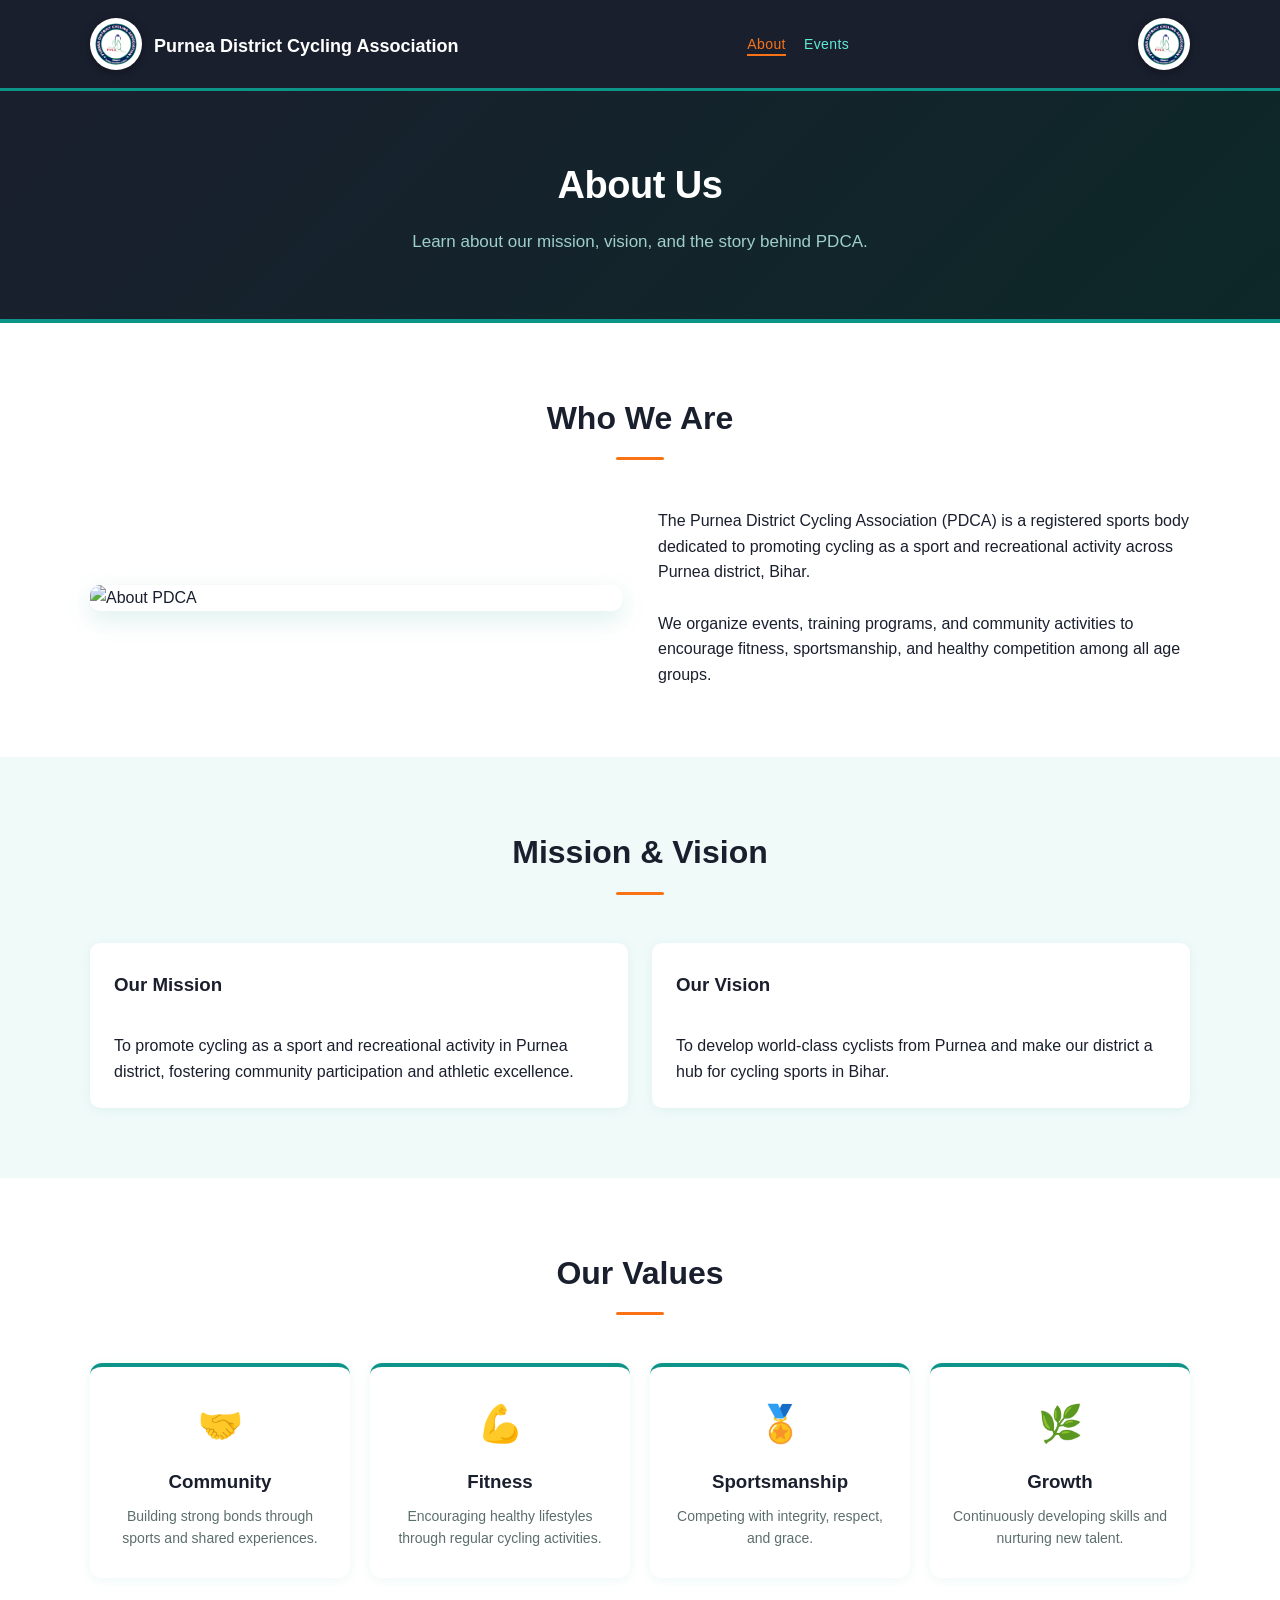
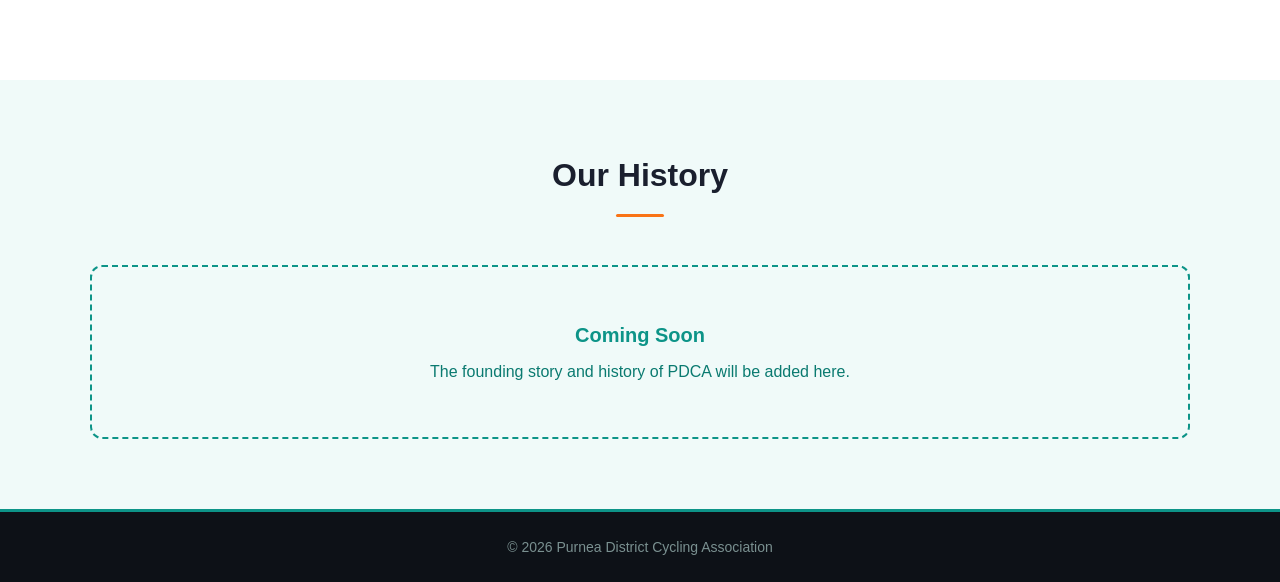
==== about.html @ f7b1df81 "initial commit" ====
<!DOCTYPE html>
<html lang="en">

<head>
  <meta charset="UTF-8">
  <meta name="viewport" content="width=device-width, initial-scale=1.0">
  <title>About &mdash; Purnea District Cycling Association</title>
  <link rel="stylesheet" href="style.css">
</head>

<body>

  <header>
    <nav>
      <div class="nav-brand">
        <img src="images/icons/PDCA_LOGO.png" alt="PDCA" class="nav-logo">
        <h1><a href="index.html">Purnea District Cycling Association</a></h1>
      </div>
      <ul>
        <li><a href="about.html">About</a></li>
        <li><a href="events.html">Events</a></li>
        <li><a href="news.html">In the News</a></li>
        <li><a href="team.html">Team</a></li>
        <li><a href="achievements.html">Achievements</a></li>
      </ul>
      <img src="images/icons/PDCA_LOGO.png" alt="PDCA" class="nav-logo nav-logo-right">
    </nav>
  </header>

  <div class="page-hero">
    <h2>About Us</h2>
    <p>Learn about our mission, vision, and the story behind PDCA.</p>
  </div>

  <!-- WHO WE ARE -->
  <section>
    <div class="container">
      <h2 class="section-title">Who We Are</h2>
      <div class="about">
        <img src="images/about.jpg" alt="About PDCA">
        <div>
          <p>The Purnea District Cycling Association (PDCA) is a registered sports body dedicated to promoting cycling as a sport and recreational activity across Purnea district, Bihar.</p>
          <br>
          <p>We organize events, training programs, and community activities to encourage fitness, sportsmanship, and healthy competition among all age groups.</p>
        </div>
      </div>
    </div>
  </section>

  <!-- MISSION & VISION -->
  <section class="section-alt">
    <div class="container">
      <h2 class="section-title">Mission &amp; Vision</h2>
      <div class="cards">

        <div class="card">
          <h3>Our Mission</h3>
          <br>
          <p>To promote cycling as a sport and recreational activity in Purnea district, fostering community participation and athletic excellence.</p>
        </div>

        <div class="card">
          <h3>Our Vision</h3>
          <br>
          <p>To develop world-class cyclists from Purnea and make our district a hub for cycling sports in Bihar.</p>
        </div>

      </div>
    </div>
  </section>

  <!-- OUR VALUES -->
  <section>
    <div class="container">
      <h2 class="section-title">Our Values</h2>
      <div class="values-grid">

        <div class="value-card">
          <div class="value-icon">&#129309;</div>
          <h3>Community</h3>
          <p>Building strong bonds through sports and shared experiences.</p>
        </div>

        <div class="value-card">
          <div class="value-icon">&#128170;</div>
          <h3>Fitness</h3>
          <p>Encouraging healthy lifestyles through regular cycling activities.</p>
        </div>

        <div class="value-card">
          <div class="value-icon">&#127941;</div>
          <h3>Sportsmanship</h3>
          <p>Competing with integrity, respect, and grace.</p>
        </div>

        <div class="value-card">
          <div class="value-icon">&#127807;</div>
          <h3>Growth</h3>
          <p>Continuously developing skills and nurturing new talent.</p>
        </div>

      </div>
    </div>
  </section>

  <!-- HISTORY -->
  <section class="section-alt">
    <div class="container">
      <h2 class="section-title">Our History</h2>
      <div class="placeholder">
        <h3>Coming Soon</h3>
        <p>The founding story and history of PDCA will be added here.</p>
      </div>
    </div>
  </section>

  <footer>
    &copy; 2026 Purnea District Cycling Association
  </footer>

  <script src="sections.js"></script>
  <script src="script.js"></script>

</body>
</html>
---- style.css ----
:root {
  --dark:         #1a1f2e;
  --dark-deep:    #0d1117;
  --teal:         #0d9488;
  --teal-hover:   #0a7a70;
  --teal-light:   #f0faf9;
  --orange:       #f97316;
  --orange-hover: #ea6c0a;
  --white:        #ffffff;
  --grey-light:   #f4f7f6;
  --text:         #1a1f2e;
  --text-muted:   #5c6e6c;
}

* {
  margin: 0;
  padding: 0;
  box-sizing: border-box;
  font-family: Arial, sans-serif;
}

body {
  background: var(--grey-light);
  color: var(--text);
  line-height: 1.6;
}

/* ── HEADER ─────────────────────────────────────── */

header {
  background: var(--dark);
  color: white;
  padding: 18px 20px;
  position: sticky;
  top: 0;
  z-index: 100;
  border-bottom: 3px solid var(--teal);
}

nav {
  max-width: 1100px;
  margin: auto;
  display: flex;
  justify-content: space-between;
  align-items: center;
}

nav ul {
  list-style: none;
  display: flex;
  gap: 18px;
  flex-wrap: wrap;
}

nav a {
  text-decoration: none;
}

nav ul a {
  color: #5eead4;
  font-size: 14px;
  letter-spacing: 0.4px;
  transition: color 0.2s;
}

nav ul a:hover {
  color: white;
}

nav h1 a {
  color: white;
  font-size: 18px;
}

.nav-brand {
  display: flex;
  align-items: center;
  gap: 12px;
}

.nav-logo {
  height: 52px;
  width: 52px;
  object-fit: contain;
  border-radius: 50%;
  background: white;
  padding: 5px;
  box-shadow: 0 2px 10px rgba(0, 0, 0, 0.35);
  flex-shrink: 0;
}

nav ul a.active {
  color: var(--orange);
  border-bottom: 2px solid var(--orange);
  padding-bottom: 2px;
}

/* ── HERO ────────────────────────────────────────── */

.hero {
  position: relative;
  min-height: 70vh;
  background: url('images/banner.jpg') center/cover no-repeat;
  display: flex;
  justify-content: center;
  align-items: center;
  text-align: center;
  padding: 20px;
}

.overlay {
  position: absolute;
  inset: 0;
  background: linear-gradient(160deg, rgba(13,148,136,0.45) 0%, rgba(15,20,40,0.75) 100%);
}

.hero-content {
  position: relative;
  color: white;
  max-width: 700px;
}

.hero h2 {
  font-size: 44px;
  margin-bottom: 15px;
  letter-spacing: -0.5px;
}

.hero p {
  margin-bottom: 25px;
  font-size: 18px;
  color: #cde8e6;
}

/* ── BUTTONS ─────────────────────────────────────── */

.btn {
  display: inline-block;
  background: var(--orange);
  color: white;
  padding: 12px 28px;
  border-radius: 6px;
  text-decoration: none;
  margin-top: 15px;
  font-weight: 700;
  font-size: 13px;
  letter-spacing: 0.6px;
  text-transform: uppercase;
  transition: background 0.2s ease, transform 0.15s ease;
}

.btn:hover {
  background: var(--orange-hover);
  transform: translateY(-2px);
}

/* ── SECTIONS ────────────────────────────────────── */

section {
  padding: 70px 20px;
  background: var(--white);
}

.section-alt {
  background: var(--teal-light);
}

/* Section visibility control — edit data-show in index.html */
[data-show="false"] {
  display: none;
}

.container {
  max-width: 1100px;
  margin: auto;
}

.section-title {
  text-align: center;
  margin-bottom: 48px;
  font-size: 32px;
  color: var(--dark);
  position: relative;
  padding-bottom: 16px;
}

.section-title::after {
  content: '';
  position: absolute;
  bottom: 0;
  left: 50%;
  transform: translateX(-50%);
  width: 48px;
  height: 3px;
  background: var(--orange);
  border-radius: 2px;
}

.section-center {
  text-align: center;
  margin-top: 36px;
}

/* ── PAGE HERO (sub-pages) ───────────────────────── */

.page-hero {
  background: linear-gradient(135deg, var(--dark) 0%, #0d2828 100%);
  color: white;
  padding: 64px 20px;
  text-align: center;
  border-bottom: 4px solid var(--teal);
}

.page-hero h2 {
  font-size: 38px;
  margin-bottom: 12px;
  letter-spacing: -0.5px;
}

.page-hero p {
  font-size: 17px;
  color: #9ecfca;
  max-width: 600px;
  margin: 0 auto;
}

/* ── ABOUT GRID ──────────────────────────────────── */

.about {
  display: grid;
  grid-template-columns: 1fr 1fr;
  gap: 36px;
  align-items: center;
}

.about img {
  width: 100%;
  border-radius: 10px;
  box-shadow: 0 8px 24px rgba(13, 148, 136, 0.15);
}

/* ── CARDS ───────────────────────────────────────── */

.cards {
  display: grid;
  grid-template-columns: repeat(auto-fit, minmax(250px, 1fr));
  gap: 24px;
}

.card {
  background: white;
  padding: 24px;
  border-radius: 10px;
  box-shadow: 0 2px 12px rgba(13, 148, 136, 0.08);
  border-top: 3px solid transparent;
  transition: border-color 0.2s, transform 0.2s, box-shadow 0.2s;
}

.card:hover {
  border-top-color: var(--teal);
  transform: translateY(-4px);
  box-shadow: 0 10px 28px rgba(13, 148, 136, 0.15);
}

.card img {
  width: 100%;
  border-radius: 8px;
  margin-bottom: 15px;
}

.card h3 {
  margin-bottom: 8px;
  color: var(--dark);
}

/* ── PLACEHOLDER ─────────────────────────────────── */

.placeholder {
  background: var(--teal-light);
  border: 2px dashed var(--teal);
  border-radius: 12px;
  padding: 52px 24px;
  text-align: center;
  color: var(--teal-hover);
}

.placeholder h3 {
  margin-bottom: 8px;
  font-size: 20px;
  color: var(--teal);
}

/* ── TEAM ────────────────────────────────────────── */

.team-cards {
  display: grid;
  grid-template-columns: repeat(auto-fit, minmax(200px, 1fr));
  gap: 24px;
  margin-bottom: 32px;
}

.team-card {
  background: white;
  border-radius: 12px;
  padding: 28px 16px;
  text-align: center;
  box-shadow: 0 2px 12px rgba(13, 148, 136, 0.08);
  border-bottom: 3px solid transparent;
  transition: border-color 0.2s, transform 0.2s;
}

.team-card:hover {
  border-bottom-color: var(--teal);
  transform: translateY(-3px);
}

.team-avatar {
  width: 80px;
  height: 80px;
  border-radius: 50%;
  background: linear-gradient(135deg, var(--teal), #14b8a6);
  margin: 0 auto 16px;
  display: flex;
  align-items: center;
  justify-content: center;
  font-size: 32px;
  color: white;
}

.team-card h3 {
  font-size: 16px;
  margin-bottom: 6px;
  color: var(--dark);
}

.team-card p {
  font-size: 14px;
  color: var(--text-muted);
  text-transform: uppercase;
  letter-spacing: 0.5px;
  font-size: 12px;
}

/* ── NEWS ────────────────────────────────────────── */

.news-list {
  display: flex;
  flex-direction: column;
  gap: 16px;
  margin-bottom: 32px;
}

.news-item {
  background: white;
  border-radius: 10px;
  padding: 22px;
  box-shadow: 0 2px 10px rgba(13, 148, 136, 0.07);
  display: flex;
  gap: 18px;
  align-items: flex-start;
  border-left: 4px solid var(--teal);
  transition: box-shadow 0.2s;
}

.news-item:hover {
  box-shadow: 0 6px 20px rgba(13, 148, 136, 0.14);
}

.news-badge {
  background: var(--orange);
  color: white;
  border-radius: 6px;
  padding: 4px 10px;
  font-size: 11px;
  font-weight: 700;
  letter-spacing: 0.5px;
  text-transform: uppercase;
  white-space: nowrap;
  flex-shrink: 0;
}

.news-item h3 {
  font-size: 16px;
  margin-bottom: 6px;
  color: var(--dark);
}

.news-item p {
  font-size: 14px;
  color: var(--text-muted);
}

/* ── ACHIEVEMENTS ────────────────────────────────── */

.achievement-list {
  display: grid;
  grid-template-columns: repeat(auto-fit, minmax(280px, 1fr));
  gap: 20px;
  margin-bottom: 32px;
}

.achievement-item {
  background: white;
  border-radius: 12px;
  padding: 24px;
  box-shadow: 0 2px 12px rgba(13, 148, 136, 0.08);
  display: flex;
  gap: 18px;
  align-items: flex-start;
  border-left: 4px solid var(--orange);
  transition: transform 0.2s, box-shadow 0.2s;
}

.achievement-item:hover {
  transform: translateY(-3px);
  box-shadow: 0 8px 24px rgba(249, 115, 22, 0.12);
}

.achievement-icon {
  font-size: 32px;
  flex-shrink: 0;
}

.achievement-item h3 {
  font-size: 16px;
  margin-bottom: 6px;
  color: var(--dark);
}

.achievement-item p {
  font-size: 14px;
  color: var(--text-muted);
}

/* ── VALUES (About page) ─────────────────────────── */

.values-grid {
  display: grid;
  grid-template-columns: repeat(auto-fit, minmax(200px, 1fr));
  gap: 20px;
  margin-bottom: 32px;
}

.value-card {
  background: white;
  border-radius: 12px;
  padding: 28px 20px;
  text-align: center;
  box-shadow: 0 2px 12px rgba(13, 148, 136, 0.08);
  border-top: 4px solid var(--teal);
  transition: transform 0.2s;
}

.value-card:hover {
  transform: translateY(-3px);
}

.value-icon {
  font-size: 36px;
  margin-bottom: 14px;
}

.value-card h3 {
  margin-bottom: 8px;
  color: var(--dark);
}

.value-card p {
  font-size: 14px;
  color: var(--text-muted);
}

/* ── SUBSCRIBE BOX (News page) ───────────────────── */

.subscribe-box {
  background: linear-gradient(135deg, var(--dark) 0%, #0d2828 100%);
  color: white;
  text-align: center;
  padding: 52px 28px;
  border-radius: 14px;
  max-width: 600px;
  margin: 0 auto;
  border-top: 4px solid var(--teal);
}

.subscribe-box h3 {
  font-size: 26px;
  margin-bottom: 10px;
}

.subscribe-box p {
  margin-bottom: 24px;
  color: #9ecfca;
}

.subscribe-box input {
  width: 100%;
  max-width: 380px;
  padding: 14px 18px;
  border: none;
  border-radius: 6px;
  font-size: 14px;
}

.subscribe-box button {
  display: block;
  margin: 14px auto 0;
  padding: 13px 32px;
  background: var(--orange);
  color: white;
  border: none;
  border-radius: 6px;
  cursor: pointer;
  font-size: 14px;
  font-weight: 700;
  letter-spacing: 0.5px;
  text-transform: uppercase;
  transition: background 0.2s;
}

.subscribe-box button:hover {
  background: var(--orange-hover);
}

/* ── FOOTER ──────────────────────────────────────── */

footer {
  background: var(--dark-deep);
  color: #7a9090;
  text-align: center;
  padding: 24px 20px;
  font-size: 14px;
  border-top: 3px solid var(--teal);
}

/* ── RESPONSIVE ──────────────────────────────────── */

@media (max-width: 768px) {

  nav {
    flex-direction: column;
    gap: 14px;
    text-align: center;
  }

  .nav-brand {
    flex-direction: column;
    gap: 6px;
  }

  .nav-logo-right {
    display: none;
  }

  nav ul {
    justify-content: center;
    gap: 14px;
  }

  .hero h2 {
    font-size: 30px;
  }

  .about {
    grid-template-columns: 1fr;
  }

  .page-hero h2 {
    font-size: 28px;
  }

}
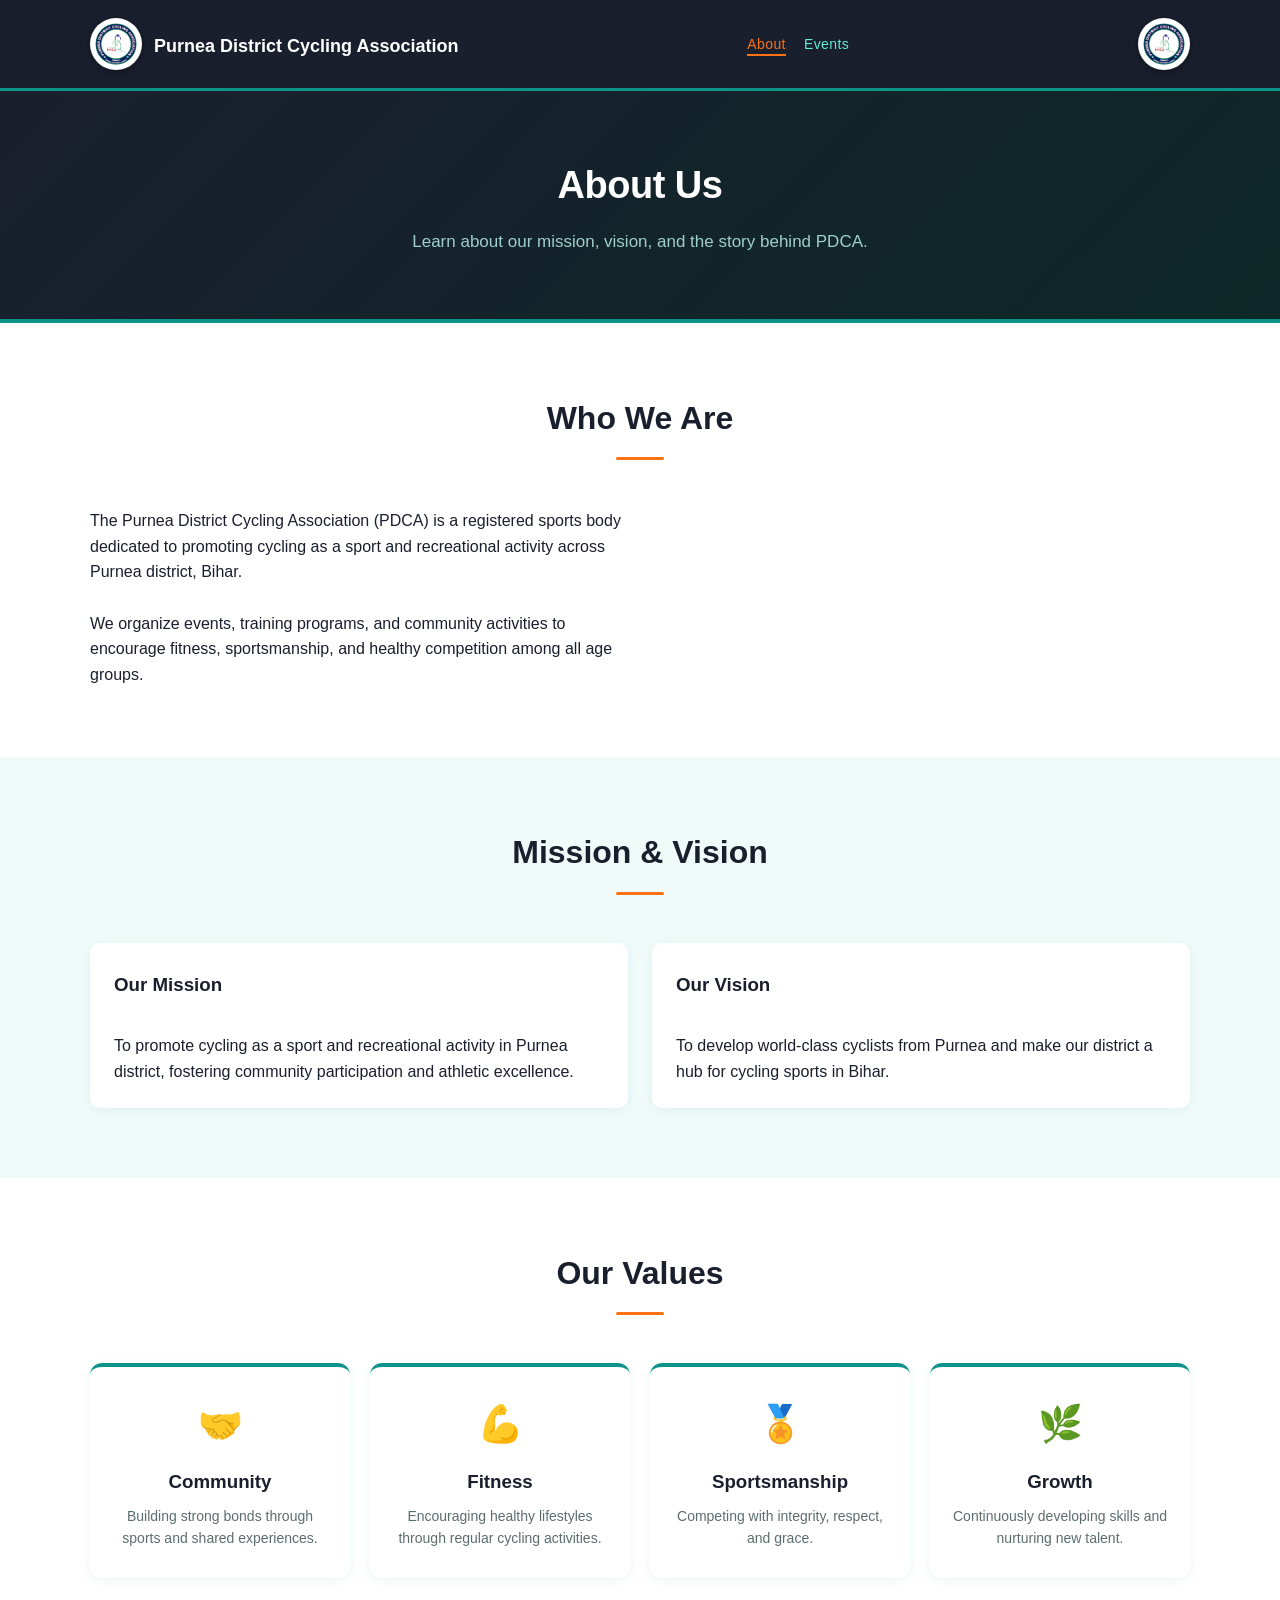
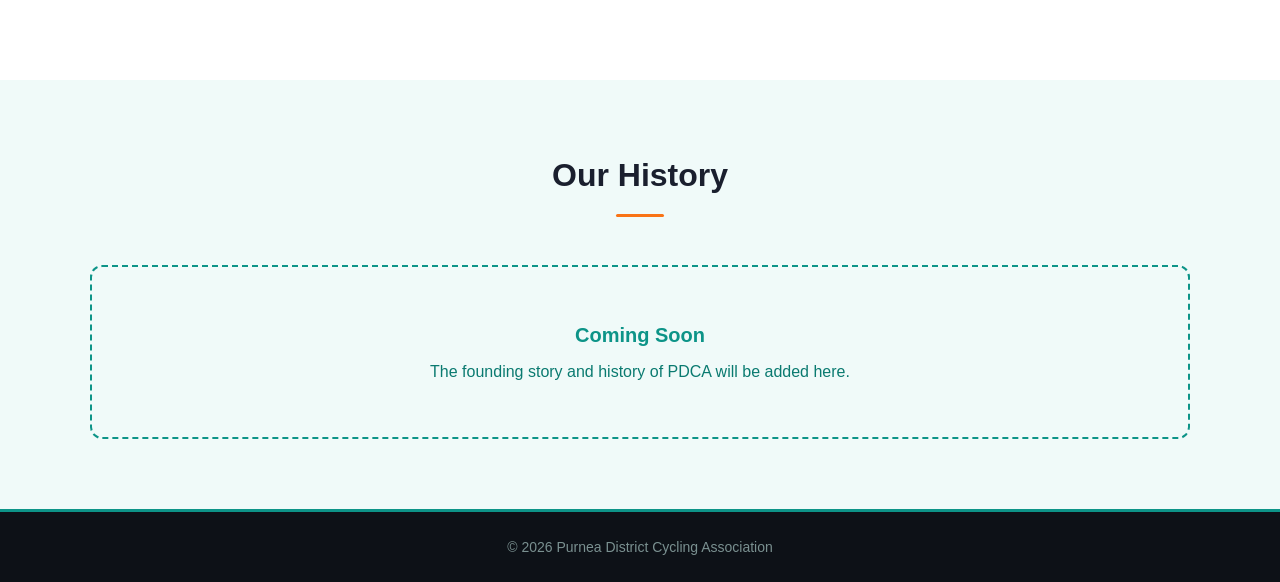
==== commit fea49c06: "added event SVGs and consolidated About section" ====
--- a/about.html
+++ b/about.html
@@ -37,7 +37,6 @@
     <div class="container">
       <h2 class="section-title">Who We Are</h2>
       <div class="about">
-        <img src="images/about.jpg" alt="About PDCA">
         <div>
           <p>The Purnea District Cycling Association (PDCA) is a registered sports body dedicated to promoting cycling as a sport and recreational activity across Purnea district, Bihar.</p>
           <br>
--- a/style.css
+++ b/style.css
@@ -264,8 +264,11 @@
 
 .card img {
   width: 100%;
+  height: 180px;
+  object-fit: cover;
   border-radius: 8px;
   margin-bottom: 15px;
+  display: block;
 }
 
 .card h3 {
